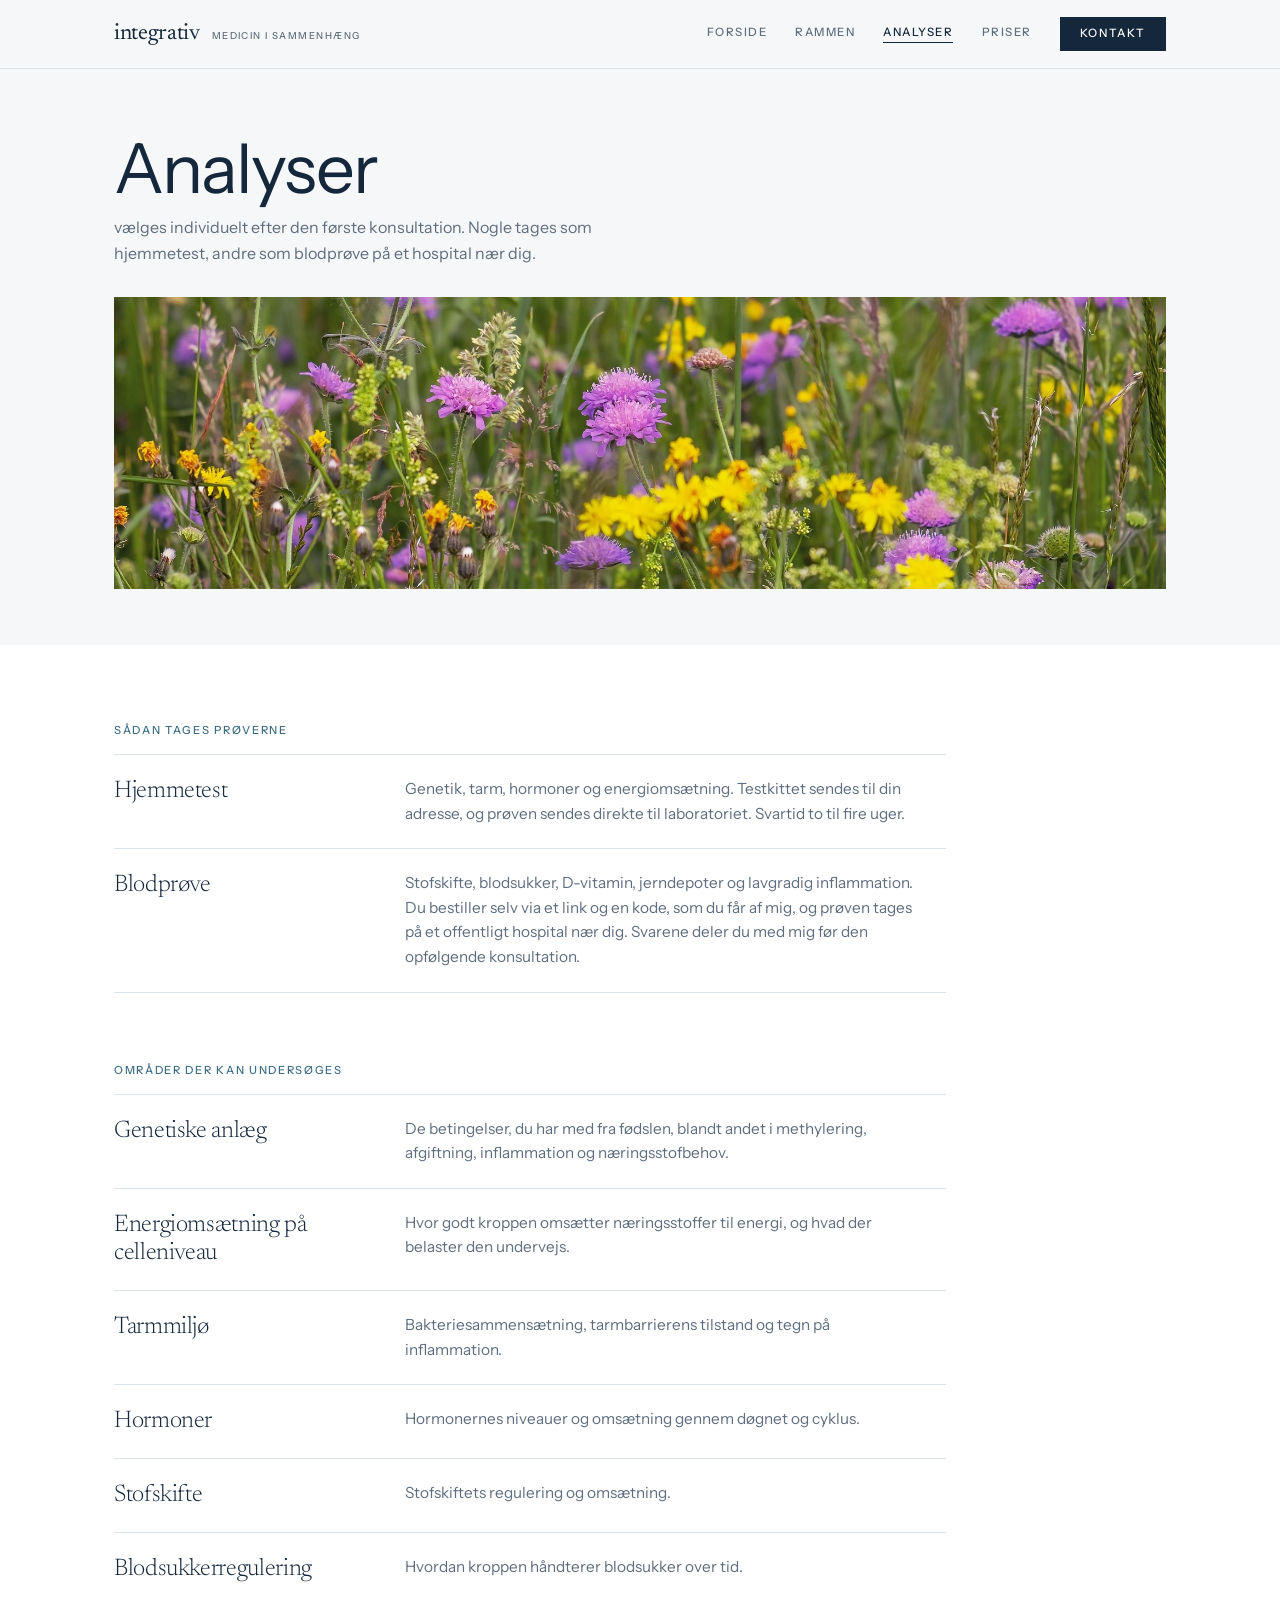
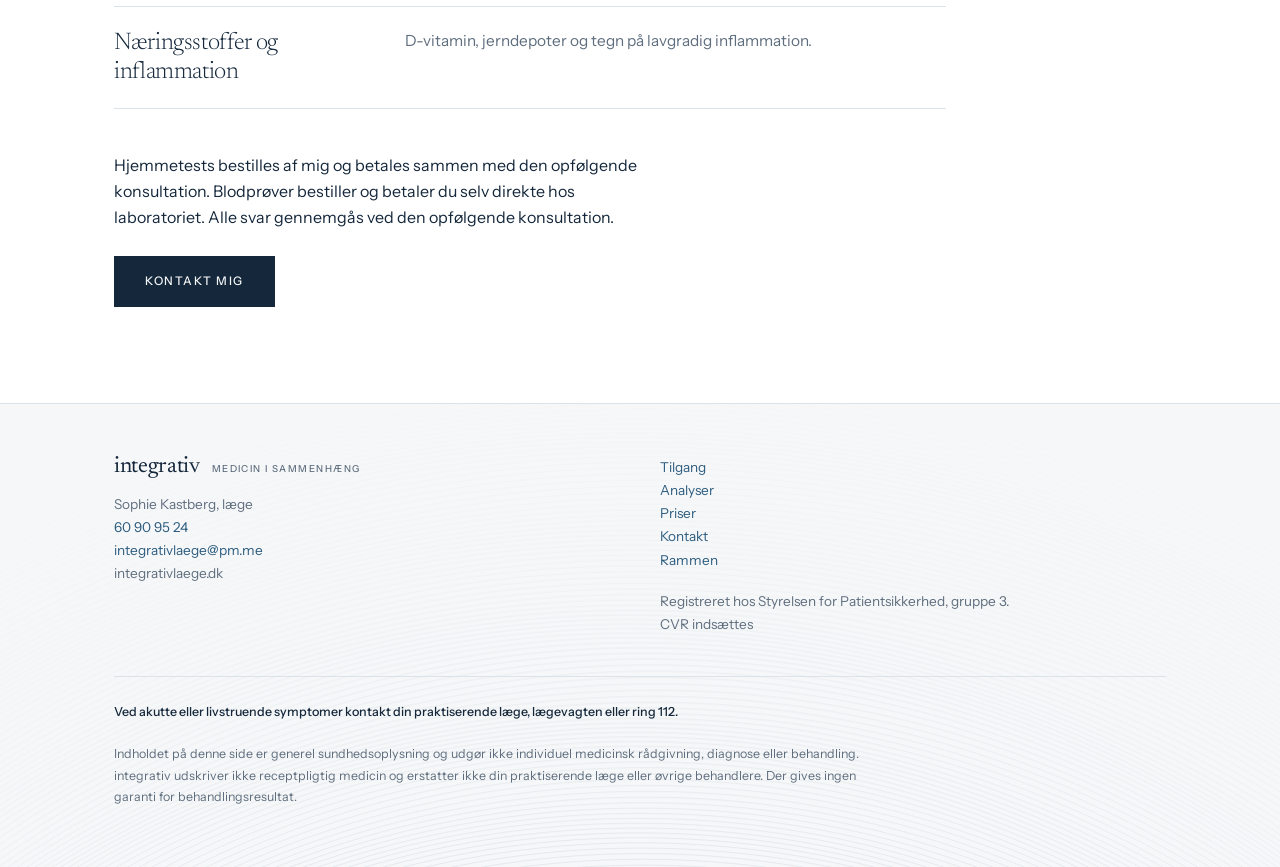
==== analyser.html @ 2950a9c1 "Add files via upload" ====
<!DOCTYPE html>
<html lang="da">
<head>
<meta charset="utf-8">
<meta name="viewport" content="width=device-width, initial-scale=1">
<title>Analyser · integrativ</title>
<meta name="description" content="Analyser hos integrativ: hjemmetests og blodprøver, der vælges ud fra din situation.">
<meta property="og:title" content="Analyser · integrativ">
<meta property="og:description" content="Analyser hos integrativ: hjemmetests og blodprøver, der vælges ud fra din situation.">
<meta property="og:type" content="website">

<link rel="preconnect" href="https://fonts.googleapis.com">
<link rel="preconnect" href="https://fonts.gstatic.com" crossorigin>
<link href="https://fonts.googleapis.com/css2?family=Newsreader:opsz,wght@6..72,200;6..72,300;6..72,400&amp;family=Instrument+Sans:wght@400;500&amp;display=swap" rel="stylesheet">
<link rel="stylesheet" href="assets/style.css">
</head>
<body>
<header class="site-head">
  <div class="wrap bar">
    <a class="brand" href="index.html"><b>integrativ</b><span>Medicin i sammenhæng</span></a>
    <button class="burger" type="button" aria-expanded="false"><span></span>Menu</button>
    <nav class="nav" aria-label="Hovedmenu">
        <a href="index.html">Forside</a>
        <a href="rammen.html">Rammen</a>
        <a href="analyser.html" aria-current="page">Analyser</a>
        <a href="priser.html">Priser</a>

        <a class="btn-book" href="kontakt.html">Kontakt</a>
    </nav>
  </div>
  <div class="mnav">
      <a href="index.html">Forside</a>
      <a href="rammen.html">Rammen</a>
      <a href="analyser.html" aria-current="page">Analyser</a>
      <a href="priser.html">Priser</a>

      <a class="btn-book" href="kontakt.html">Kontakt</a>
  </div>
</header>
<main id="top">
<section class="phead">
  <div class="wrap">
    <h1 class="h1--page">Analyser</h1>
    <p class="lead">vælges individuelt efter den første konsultation. Nogle tages som hjemmetest, andre som blodprøve på et hospital nær dig.</p>
  </div>
</section>
<div class="wrap band"><div class="img"><img src="images/analyser-eng.jpg" alt="Blomstereng med mange arter"></div></div>

<section class="bg-white" style="padding-top:clamp(46px,6vw,84px);padding-bottom:clamp(56px,7.5vw,104px)">
  <div class="wrap">
    <h2 class="label">Sådan tages prøverne</h2>
    <ul class="rows rows--wide" style="margin:14px 0 clamp(44px,5.4vw,72px)">
      <li><span class="k">Hjemmetest</span><p class="v">Genetik, tarm, hormoner og energiomsætning. Testkittet sendes til din adresse, og prøven sendes direkte til laboratoriet. Svartid to til fire uger.</p></li>
      <li><span class="k">Blodprøve</span><p class="v">Stofskifte, blodsukker, D-vitamin, jerndepoter og lavgradig inflammation. Du bestiller selv via et link og en kode, som du får af mig, og prøven tages på et offentligt hospital nær dig. Svarene deler du med mig før den opfølgende konsultation.</p></li>
    </ul>
    <h2 class="label">Områder der kan undersøges</h2>
    <ul class="rows rows--wide" style="margin-top:14px">
      <li><span class="k">Genetiske anlæg</span><p class="v">De betingelser, du har med fra fødslen, blandt andet i methylering, afgiftning, inflammation og næringsstofbehov.</p></li>
      <li><span class="k">Energiomsætning på celleniveau</span><p class="v">Hvor godt kroppen omsætter næringsstoffer til energi, og hvad der belaster den undervejs.</p></li>
      <li><span class="k">Tarmmiljø</span><p class="v">Bakteriesammensætning, tarmbarrierens tilstand og tegn på inflammation.</p></li>
      <li><span class="k">Hormoner</span><p class="v">Hormonernes niveauer og omsætning gennem døgnet og cyklus.</p></li>
      <li><span class="k">Stofskifte</span><p class="v">Stofskiftets regulering og omsætning.</p></li>
      <li><span class="k">Blodsukkerregulering</span><p class="v">Hvordan kroppen håndterer blodsukker over tid.</p></li>
      <li><span class="k">Næringsstoffer og inflammation</span><p class="v">D-vitamin, jerndepoter og tegn på lavgradig inflammation.</p></li>
    </ul>
    <p class="txt" style="color:var(--ink);max-width:34em;margin-top:clamp(30px,3.6vw,44px)">Hjemmetests bestilles af mig og betales sammen med den opfølgende konsultation. Blodprøver bestiller og betaler du selv direkte hos laboratoriet. Alle svar gennemgås ved den opfølgende konsultation.</p>
    <div class="btns"><a class="btn" href="kontakt.html">Kontakt mig</a></div>
  </div>
</section>

</main>
<footer class="site-foot">
  <canvas id="relief" aria-hidden="true"></canvas>
  <div class="wrap">
    <div class="cols2">
      <div>
        <span class="brand"><b>integrativ</b><span>Medicin i sammenhæng</span></span>
        <p style="margin-top:14px">Sophie Kastberg, læge<br><a href="tel:+4560909524">60 90 95 24</a><br><a href="mailto:integrativlaege@pm.me">integrativlaege@pm.me</a><br>integrativlaege.dk</p>
      </div>
      <div>
        <ul>
          <li><a href="index.html#tilgang">Tilgang</a></li>
          <li><a href="analyser.html">Analyser</a></li>
          <li><a href="priser.html">Priser</a></li>
          <li><a href="kontakt.html">Kontakt</a></li>
          <li><a href="rammen.html">Rammen</a></li>
        </ul>
        <p style="margin-top:18px">Registreret hos Styrelsen for Patientsikkerhed, gruppe 3.<br>CVR indsættes</p>
      </div>
    </div>
    <div class="legal">
      <p><b>Ved akutte eller livstruende symptomer kontakt din praktiserende læge, lægevagten eller ring 112.</b><br><br>Indholdet på denne side er generel sundhedsoplysning og udgør ikke individuel medicinsk rådgivning, diagnose eller behandling. integrativ udskriver ikke receptpligtig medicin og erstatter ikke din praktiserende læge eller øvrige behandlere. Der gives ingen garanti for behandlingsresultat.</p>
    </div>
  </div>
</footer>
<script src="assets/site.js"></script>
</body>
</html>
---- assets/style.css ----
/* integrativ · fælles stylesheet */
:root{
  --ink:#14273B; --soft:#5F6E7E; --accent:#2C5C7F; --warm:#3E6E86; --deep:#12304A;
  --paper:#F6F7F8; --white:#FFFFFF; --tint:#E9EEF2; --line:#DBE2E8;
  --serif:'Newsreader',Georgia,serif;
  --sans:"Instrument Sans",-apple-system,BlinkMacSystemFont,sans-serif;
  --gut:clamp(20px,5vw,72px);
}
*{box-sizing:border-box}
html{scroll-behavior:smooth}
@media(prefers-reduced-motion:reduce){html{scroll-behavior:auto}}
body{margin:0;background:var(--paper);color:var(--ink);font-family:var(--sans);font-size:16px;line-height:1.6;-webkit-font-smoothing:antialiased}
a{color:var(--accent);text-decoration:none}
a:focus-visible,button:focus-visible,summary:focus-visible{outline:2px solid var(--accent);outline-offset:3px}
img{max-width:100%}
summary::-webkit-details-marker{display:none}
summary::marker{content:""}
p{margin:0}

.wrap{max-width:1180px;margin:0 auto;padding-left:var(--gut);padding-right:var(--gut)}
.sec{padding-top:clamp(64px,8vw,112px);padding-bottom:clamp(64px,8vw,112px)}
.sec--sm{padding-top:clamp(46px,6vw,84px);padding-bottom:clamp(52px,7vw,100px)}
.bg-paper{background:var(--paper)} .bg-white{background:var(--white)} .bg-tint{background:var(--tint)}
.bg-deep{background:var(--deep);color:#fff}

/* typografi */
.eyebrow{display:block;margin-bottom:15px;font-size:.66rem;font-weight:500;text-transform:uppercase;letter-spacing:.17em;color:var(--accent)}
.bg-deep .eyebrow{color:rgba(255,255,255,.62)}
.h1{font-family:var(--serif);font-weight:200;font-size:clamp(2.9rem,9vw,6.6rem);line-height:.94;letter-spacing:-.035em;max-width:11ch;margin:26px 0 0}
.h1--page{font-weight:200;letter-spacing:-.03em;line-height:1.02;font-size:clamp(2.3rem,6vw,4.3rem);max-width:18ch;margin:0}
.h2{font-family:var(--serif);font-weight:300;letter-spacing:-.018em;line-height:1.08;font-size:clamp(1.7rem,3.2vw,2.7rem);max-width:24ch;margin:0}
.h3{font-family:var(--serif);font-weight:300;letter-spacing:-.015em;line-height:1.15;font-size:clamp(1.35rem,2.4vw,1.8rem);margin:0}
.label{font-size:.7rem;font-weight:500;text-transform:uppercase;letter-spacing:.15em;color:var(--warm);margin:0;font-family:var(--sans)}
.txt{color:var(--soft);max-width:36em;text-wrap:pretty}
.txt + .txt{margin-top:14px}
.lead{color:var(--soft);max-width:34em;margin-top:clamp(8px,1vw,12px)}
.bg-deep .txt,.bg-deep .lead{color:rgba(255,255,255,.74)}
.quote{font-family:var(--serif);font-weight:300;font-size:clamp(1.25rem,2.2vw,1.6rem);line-height:1.3;letter-spacing:-.012em;color:var(--ink);max-width:28em;margin:clamp(30px,3.6vw,44px) 0 0;text-wrap:pretty}
.small{font-size:.87rem;line-height:1.7;color:var(--soft);max-width:44em}
.mt-s{margin-top:16px}.mt-m{margin-top:24px}.mt-l{margin-top:clamp(40px,5vw,64px)}
.head{margin-bottom:clamp(30px,4vw,54px)}
.head .txt{margin-top:16px}

/* header */
.site-head{position:sticky;top:0;z-index:50;background:rgba(246,247,248,.9);backdrop-filter:saturate(180%) blur(12px);-webkit-backdrop-filter:saturate(180%) blur(12px);border-bottom:1px solid var(--line)}
.site-head .bar{display:flex;flex-wrap:wrap;align-items:center;justify-content:space-between;gap:10px 24px;padding-top:17px;padding-bottom:17px}
.brand{display:flex;flex-wrap:wrap;align-items:baseline;gap:4px 12px;color:var(--ink)}
.brand b{font-family:var(--serif);font-weight:400;font-size:1.4rem;letter-spacing:-.015em;line-height:1}
.brand span{font-size:.6rem;font-weight:500;text-transform:uppercase;letter-spacing:.15em;line-height:1.3;white-space:nowrap;color:var(--soft)}
.nav{display:flex;flex-wrap:wrap;align-items:center;justify-content:flex-end;gap:10px clamp(14px,2.2vw,30px);white-space:nowrap}
.nav a,.lang{display:inline-block;line-height:1.4;font-size:.72rem;font-weight:500;text-transform:uppercase;letter-spacing:.13em;padding-bottom:2px;color:var(--soft);border-bottom:1px solid transparent;transition:color .2s,border-color .2s}
.nav a:hover,.nav a[aria-current="page"]{color:var(--ink);border-bottom-color:var(--ink)}
.lang{display:flex;align-items:center;gap:7px;padding:0;border:0}
.lang i{color:var(--line);font-style:normal}
.lang .on{color:var(--ink);border-bottom:1px solid var(--ink)}
.nav a.btn-book{color:var(--paper);background:var(--ink);padding:9px 18px;border:0;transition:opacity .2s}
.nav a.btn-book:hover{opacity:.82;color:var(--paper)}
.burger{display:none;align-items:center;gap:9px;background:none;border:0;padding:8px 0;margin:0;cursor:pointer;font-family:inherit;font-size:.72rem;font-weight:500;text-transform:uppercase;letter-spacing:.13em;color:var(--ink)}
.burger span{display:block;width:20px;height:9px;border-top:1px solid var(--ink);border-bottom:1px solid var(--ink)}
.mnav{display:none;border-top:1px solid var(--line);background:var(--paper);padding:8px var(--gut) 20px}
.mnav a{display:block;padding:12px 0;border-bottom:1px solid var(--line);font-size:.78rem;font-weight:500;text-transform:uppercase;letter-spacing:.13em;color:var(--ink)}
.mnav .lang{padding:14px 0;font-size:.78rem}
.mnav a.btn-book{margin-top:16px;text-align:center;padding:14px 0;background:var(--ink);color:var(--paper);border:0}
.mnav .lang a{border:0;padding:0;color:var(--soft)}
@media(max-width:819px){
  .nav{display:none}
  .burger{display:inline-flex}
  .site-head.open .mnav{display:block}
}

/* hero */
.hero{position:relative;overflow:hidden;min-height:86vh;display:flex;align-items:flex-end;padding-top:clamp(44px,5vw,72px);padding-bottom:clamp(36px,4.6vw,64px)}
.hero .bgfield{position:absolute;inset:0;z-index:0;pointer-events:none;overflow:hidden}
.hero .bgfield .wrap{position:relative;height:100%}
#field{position:absolute;top:50%;right:-150px;transform:translateY(-50%);-webkit-mask-image:radial-gradient(closest-side,#000 52%,transparent 100%);mask-image:radial-gradient(closest-side,#000 52%,transparent 100%)}
.hero .inner{position:relative;z-index:1;width:100%}
.hero .eyebrow{margin:0}
.hero .intro{margin:clamp(26px,3.4vw,40px) 0 0;font-size:.98rem;color:var(--soft);max-width:27em;line-height:1.55}
.arrow{display:inline-flex;align-items:center;gap:10px;margin-top:clamp(24px,3vw,34px);font-size:.72rem;font-weight:500;text-transform:uppercase;letter-spacing:.14em;color:var(--ink)}
.arrow i{display:block;width:26px;height:1px;background:var(--warm);transition:width .3s ease}
.arrow:hover i{width:44px}
.arrow--hero{margin-top:clamp(30px,3.6vw,46px);letter-spacing:.15em}
.arrow--hero i{width:38px}.arrow--hero:hover i{width:58px}
.bg-deep .arrow{color:#fff}.bg-deep .arrow i{background:rgba(255,255,255,.6)}
.phead{position:relative;padding-top:clamp(44px,5vw,72px);padding-bottom:clamp(20px,2.4vw,34px)}
.phead .eyebrow{margin-bottom:18px}
.band{padding-bottom:clamp(34px,4.4vw,60px)}
.band .img{position:relative;width:100%;aspect-ratio:3.6/1;min-height:150px;max-height:330px;overflow:hidden}
.band img{position:absolute;inset:0;width:100%;height:100%;object-fit:cover;display:block}

/* om */
.about{display:flex;flex-wrap:wrap;gap:clamp(32px,5vw,72px);align-items:flex-start}
.about .pic{flex:0 1 220px;min-width:0;max-width:240px;width:100%}
.about .frame{width:100%;aspect-ratio:4/5;background:var(--white);border:1px solid var(--line);overflow:hidden}
.about .frame img{display:block;width:100%;height:100%;object-fit:cover;object-position:50% 22%}
.about .cred{margin-top:16px;display:flex;flex-direction:column;gap:3px;font-size:.8rem;line-height:1.45;color:var(--soft)}
.about .body{flex:1 1 340px;min-width:0;max-width:36em}
.about .body .txt:first-of-type{margin-top:24px}

/* rækker: label + tekst */
.rows{list-style:none;margin:24px 0 0;padding:0;border-top:1px solid var(--line);max-width:52em}
.rows li{display:flex;flex-wrap:wrap;gap:6px clamp(24px,4vw,56px);padding:clamp(17px,2.2vw,22px) 0;border-bottom:1px solid var(--line)}
.rows .k{flex:0 1 220px;font-family:var(--serif);font-weight:300;font-size:clamp(1.2rem,2.2vw,1.5rem);letter-spacing:-.015em;line-height:1.2;color:var(--ink)}
.rows .v{flex:1 1 300px;min-width:0;color:var(--soft);font-size:.96rem;margin:0;max-width:34em}
.rows--wide .k{flex-basis:240px}

/* simple lister */
.plain{list-style:none;margin:0;padding:0;border-top:1px solid var(--line);max-width:52em}
.plain li{font-size:1rem;line-height:1.62;color:var(--ink);padding:19px 0;border-bottom:1px solid var(--line)}
.plain--s li{font-size:.95rem;line-height:1.55;padding:11px 0}
.grid-list{list-style:none;margin:12px 0 0;padding:0;border-top:1px solid var(--line);max-width:52em;display:grid;grid-template-columns:repeat(auto-fit,minmax(220px,1fr));gap:0 clamp(24px,4vw,56px)}
.grid-list li{color:var(--ink);font-size:.97rem;padding:13px 0;border-bottom:1px solid var(--line)}

/* trin (accordion) */
.steps{border-top:1px solid var(--line)}
.steps details{display:block;border-bottom:1px solid var(--line)}
.steps summary{display:flex;gap:clamp(16px,3vw,36px);padding:clamp(20px,2.6vw,28px) 0;align-items:baseline;cursor:pointer;list-style:none;-webkit-appearance:none}
.steps .n{flex:0 0 22px;font-family:var(--serif);font-weight:200;font-size:1.4rem;color:var(--warm);line-height:1}
.steps .t{flex:1 1 auto;min-width:0;display:block}
.steps .t b{display:block;font-family:var(--serif);font-weight:300;font-size:clamp(1.25rem,2.2vw,1.6rem);letter-spacing:-.015em;line-height:1.15;color:var(--ink)}
.steps .t em{display:block;font-style:normal;color:var(--soft);max-width:44em;font-size:.97rem;margin-top:8px}
.steps .tag{flex:0 0 auto;font-size:.64rem;font-weight:500;text-transform:uppercase;letter-spacing:.14em;color:var(--accent);white-space:nowrap;padding-top:6px}
.steps details[open] .tag{color:var(--soft)}
.steps .body{padding:0 0 clamp(22px,2.6vw,30px);margin-left:calc(22px + clamp(16px,3vw,36px))}
.steps .body .plain{max-width:46em}
.steps .body .small{margin-top:16px;font-size:.89rem}
.steps .when{display:block;font-size:.64rem;font-weight:500;text-transform:uppercase;letter-spacing:.14em;color:var(--warm);margin-bottom:6px}

/* prisrækker */
.ptable{margin-top:12px;max-width:52em}
.prow{display:grid;grid-template-columns:minmax(0,1fr) minmax(4.2em,7.5em) minmax(4.2em,7.5em);gap:4px 18px;padding:15px 0;border-bottom:1px solid var(--line);align-items:baseline}
.prow--head{padding:0 0 9px}
.prow.prow--head span{font-size:.64rem;font-weight:500;text-transform:uppercase;letter-spacing:.14em;color:var(--soft);text-align:right}
.prow span{color:var(--ink);font-size:.97rem}
.prow .num{white-space:nowrap;font-variant-numeric:tabular-nums;text-align:right}
.prow .num.soft{color:var(--soft)}
.kv{margin-top:12px;border-top:1px solid var(--line);max-width:52em}
.kv > div{display:flex;flex-wrap:wrap;justify-content:space-between;align-items:baseline;gap:4px 24px;padding:15px 0;border-bottom:1px solid var(--line)}
.kv span{color:var(--ink);font-size:.97rem}
.kv span + span{color:var(--soft);white-space:nowrap}
.kv a{border-bottom:1px solid var(--line)}
.block{margin-bottom:clamp(38px,4.6vw,62px)}

/* knapper */
.btn{display:inline-block;font-size:.74rem;font-weight:500;text-transform:uppercase;letter-spacing:.13em;padding:15px 30px;border:1px solid var(--ink);background:var(--ink);color:var(--paper);transition:opacity .2s}
.btn:hover{opacity:.82}
.btn--ghost{background:transparent;color:var(--ink)}
.bg-deep .btn{background:#fff;color:var(--deep);border-color:#fff}
.btns{display:flex;flex-wrap:wrap;gap:13px;margin-top:26px}
.inline-link{color:var(--accent);border-bottom:1px solid var(--line)}

/* søjler */
.pillars{display:grid;grid-template-columns:repeat(auto-fit,minmax(220px,1fr));gap:0;border-top:1px solid var(--line);margin-top:8px}
.pillar{padding:clamp(22px,2.6vw,30px) clamp(0px,2vw,28px) clamp(22px,2.6vw,30px) 0;border-bottom:1px solid var(--line)}
@media(min-width:960px){.pillar + .pillar{padding-left:clamp(16px,2vw,28px);border-left:1px solid var(--line)}}
.pillar .n{font-family:var(--serif);font-weight:200;font-size:1.4rem;color:var(--warm);line-height:1}
.pillar h3{font-family:var(--serif);font-weight:300;font-size:clamp(1.3rem,2.2vw,1.6rem);letter-spacing:-.015em;line-height:1.15;margin:14px 0 0}
.pillar p{color:var(--soft);font-size:.95rem;margin-top:10px}

/* niveauer */
.levels{display:grid;grid-template-columns:repeat(auto-fit,minmax(260px,1fr));gap:clamp(16px,2vw,24px);margin-top:8px}
.level{background:var(--white);border:1px solid var(--line);padding:clamp(24px,2.8vw,34px);display:flex;flex-direction:column}
.level.feat{border-color:var(--ink)}
.level .meta{font-size:.64rem;font-weight:500;text-transform:uppercase;letter-spacing:.14em;color:var(--warm)}
.level h3{font-family:var(--serif);font-weight:300;font-size:clamp(1.5rem,2.4vw,1.9rem);letter-spacing:-.015em;line-height:1.1;margin:10px 0 0}
.level > p{color:var(--soft);font-size:.95rem;margin-top:12px}
.level ul{list-style:none;margin:18px 0 0;padding:0;border-top:1px solid var(--line)}
.level li{font-size:.92rem;line-height:1.5;padding:9px 0;border-bottom:1px solid var(--line);color:var(--ink)}
.level .foot{margin-top:auto;padding-top:18px;font-size:.82rem;color:var(--soft)}

/* stofgrupper */
.chips{display:flex;flex-wrap:wrap;gap:8px;margin-top:22px;max-width:52em;list-style:none;padding:0}
.chips li{font-size:.85rem;padding:7px 14px;border:1px solid var(--line);background:var(--white);color:var(--ink)}

/* to kolonner */
.cols{display:grid;grid-template-columns:repeat(auto-fit,minmax(280px,1fr));gap:clamp(28px,4vw,56px);max-width:62em}
.cols h3{margin-bottom:14px}

/* teaser (forside) */
.teaser{display:flex;flex-wrap:wrap;gap:clamp(28px,5vw,72px);align-items:flex-end;justify-content:space-between}
.teaser .l{flex:1 1 420px;min-width:0;max-width:40em}
.teaser .r{flex:0 1 320px;min-width:0}
.teaser .h2{color:#fff}
.facts{list-style:none;margin:0;padding:0;border-top:1px solid rgba(255,255,255,.18)}
.facts li{display:flex;justify-content:space-between;gap:16px;padding:12px 0;border-bottom:1px solid rgba(255,255,255,.18);font-size:.92rem;color:rgba(255,255,255,.74)}
.facts li b{font-weight:500;color:#fff}

/* footer */
.site-foot{position:relative;overflow:hidden;border-top:1px solid var(--line);padding:52px 0 60px}
#relief{position:absolute;inset:0;width:100%;height:100%;z-index:0;pointer-events:none;-webkit-mask-image:radial-gradient(105% 150% at 50% 108%,#000 34%,transparent 82%);mask-image:radial-gradient(105% 150% at 50% 108%,#000 34%,transparent 82%)}
.site-foot .wrap{position:relative;z-index:1}
.site-foot .cols2{display:flex;flex-wrap:wrap;gap:28px 40px}
.site-foot .cols2 > div{flex:1 1 240px;min-width:0}
.site-foot p,.site-foot li{font-size:.85rem;line-height:1.7;color:var(--soft)}
.site-foot ul{list-style:none;margin:0;padding:0}
.site-foot .legal{margin-top:40px;padding-top:24px;border-top:1px solid var(--line)}
.site-foot .legal p{font-size:.78rem;max-width:62em}
.site-foot .legal b{color:var(--ink);font-weight:500}

/* nøgletal (graviditet, miljø) */
.stat{display:flex;flex-wrap:wrap;gap:20px clamp(16px,5vw,64px);margin:clamp(26px,3.4vw,40px) 0 clamp(22px,3vw,34px);padding:clamp(18px,2.4vw,26px) 0;border-top:1px solid var(--line);border-bottom:1px solid var(--line);max-width:52em}
.stat > div{flex:1 1 90px;min-width:0;display:flex;flex-direction:column;gap:6px}
.stat b{font-family:var(--serif);font-weight:200;font-size:clamp(2.6rem,6vw,4rem);line-height:1;letter-spacing:-.03em;color:var(--ink);font-variant-numeric:tabular-nums}
.stat span{font-size:.85rem;line-height:1.45;color:var(--soft);max-width:16em}

/* kontakt */
.contact-grid{display:grid;grid-template-columns:repeat(auto-fit,minmax(300px,1fr));gap:clamp(36px,6vw,88px);align-items:start}
.form{display:flex;flex-direction:column;gap:14px;max-width:34em}
.field{display:flex;flex-direction:column;gap:6px}
.field label{font-size:.66rem;font-weight:500;text-transform:uppercase;letter-spacing:.15em;color:var(--soft)}
.field input,.field textarea{font:inherit;font-size:.97rem;color:var(--ink);background:var(--white);border:1px solid var(--line);border-radius:0;padding:13px 14px;width:100%;transition:border-color .2s}
.field textarea{min-height:150px;resize:vertical}
.field input:focus,.field textarea:focus{outline:none;border-color:var(--accent)}
.form .btn{cursor:pointer;font-family:inherit;align-self:flex-start;margin-top:6px}
.form .note{font-size:.82rem;line-height:1.6;color:var(--soft)}
.hp{position:absolute;left:-9999px;width:1px;height:1px;overflow:hidden}
.msg{padding:18px 20px;border:1px solid var(--line);background:var(--white);max-width:34em}
.msg b{display:block;font-family:var(--serif);font-weight:300;font-size:1.35rem;margin-bottom:6px}
.msg p{color:var(--soft)}
.msg--err{border-color:#B55A4A}
[hidden]{display:none!important}
.direct{display:flex;flex-direction:column;border-top:1px solid var(--line)}
.direct > div{display:flex;flex-wrap:wrap;justify-content:space-between;align-items:baseline;gap:4px 20px;padding:16px 0;border-bottom:1px solid var(--line)}
.direct span{font-size:.66rem;font-weight:500;text-transform:uppercase;letter-spacing:.15em;color:var(--soft)}
.direct a{font-family:var(--serif);font-weight:300;font-size:clamp(1.35rem,2.4vw,1.75rem);letter-spacing:-.01em;color:var(--ink);font-variant-numeric:tabular-nums;overflow-wrap:anywhere}
.direct a:hover{color:var(--accent)}
@media(max-width:719px){.contact-grid > div:last-child{order:-1}}
@media(max-width:819px){.hero{min-height:0;padding-top:56px}}
.nav a.btn-book,.nav a.btn-book[aria-current="page"]{color:#fff;background:var(--ink);border:0;padding:10px 20px;line-height:1.2;letter-spacing:.14em}
.nav a.btn-book:hover{color:#fff;opacity:.85}
.mnav a.btn-book{color:#fff}
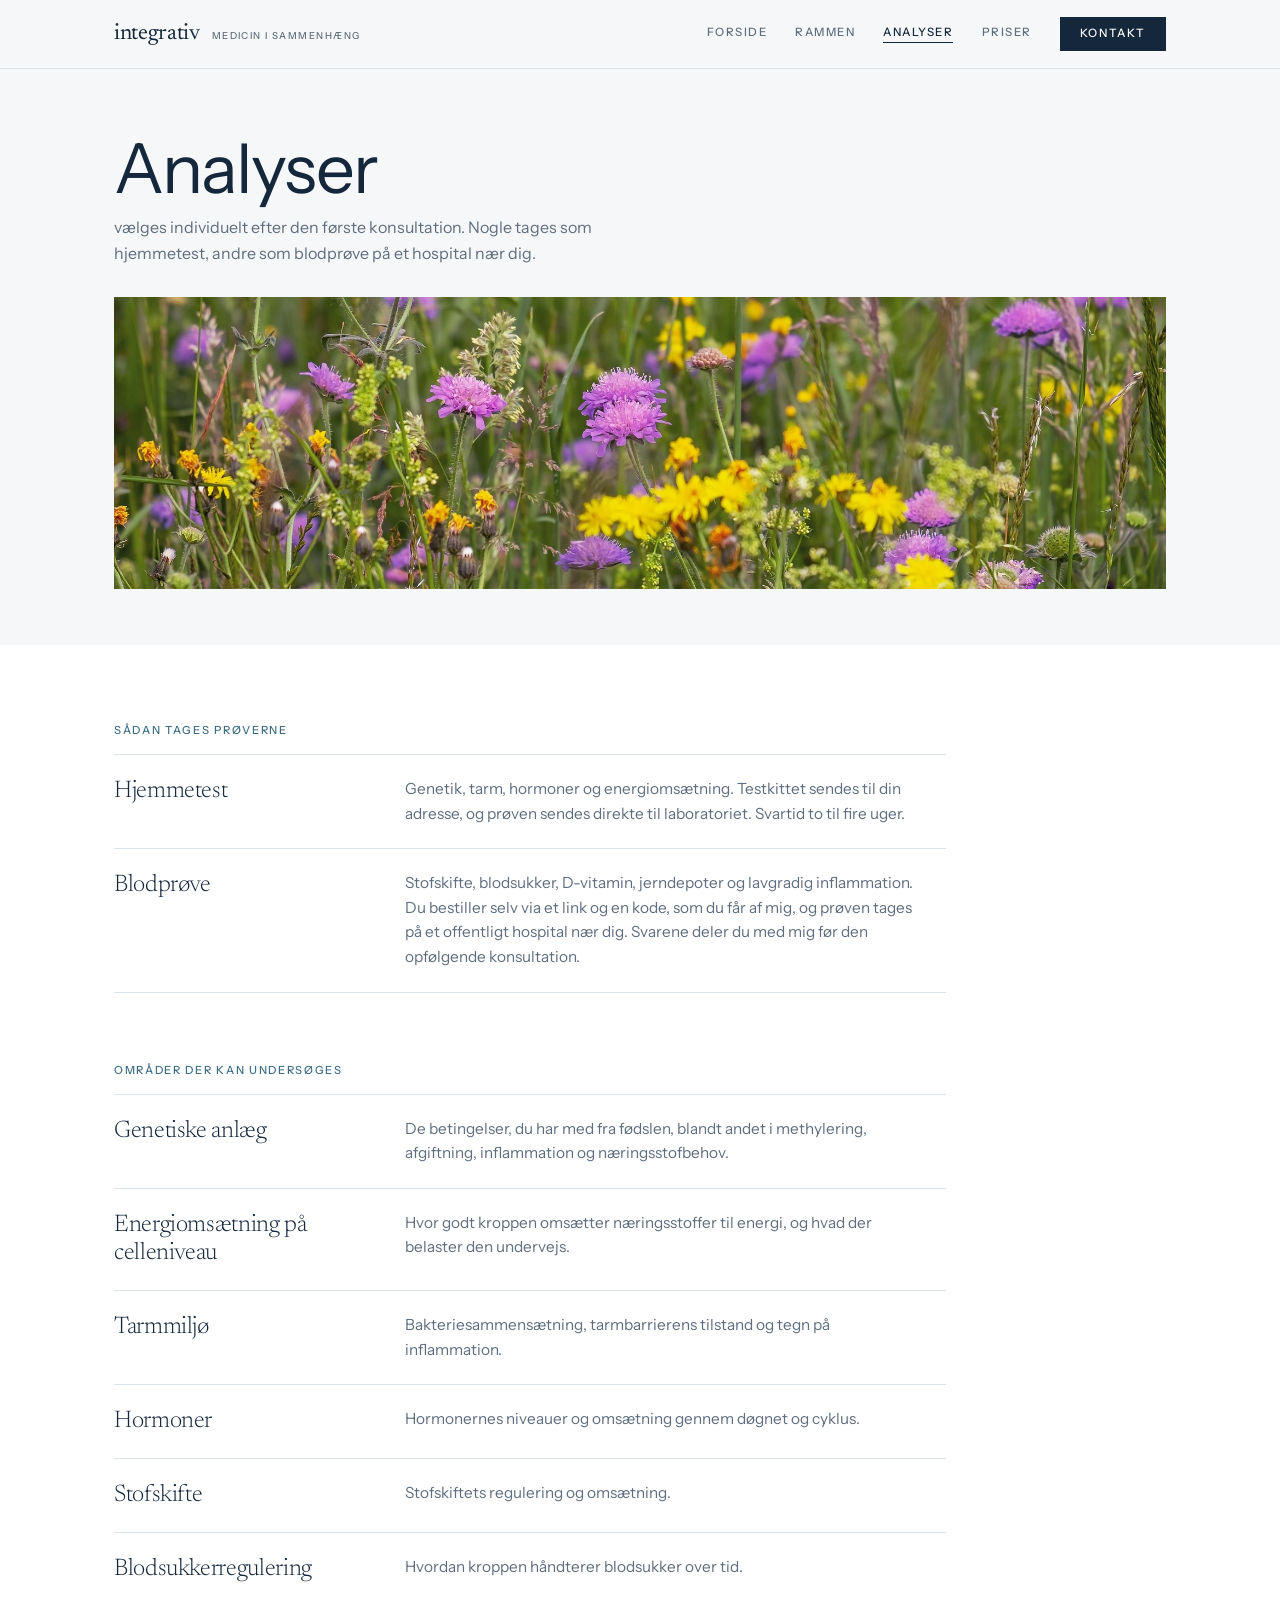
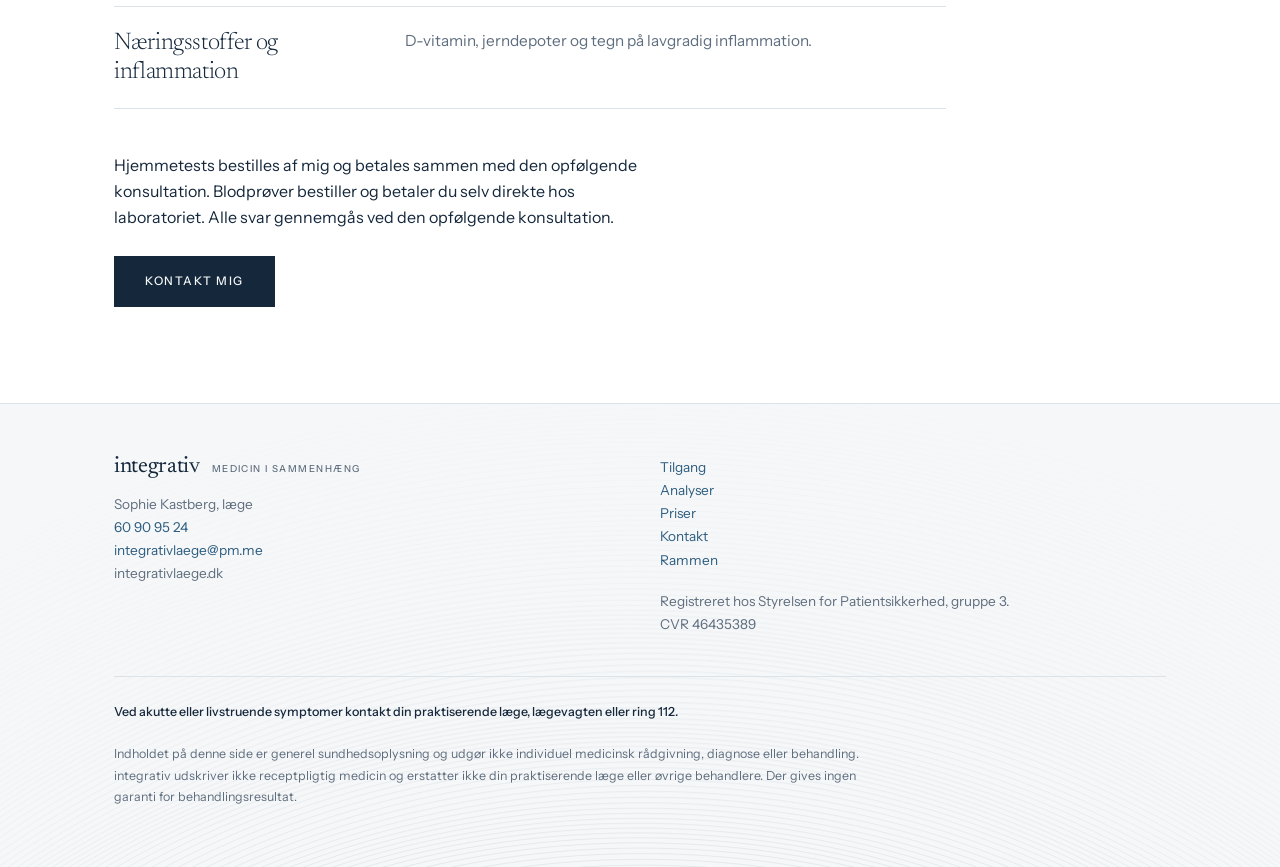
==== commit d88b8385: "Add files via upload" ====
--- a/analyser.html
+++ b/analyser.html
@@ -85,7 +85,7 @@
           <li><a href="kontakt.html">Kontakt</a></li>
           <li><a href="rammen.html">Rammen</a></li>
         </ul>
-        <p style="margin-top:18px">Registreret hos Styrelsen for Patientsikkerhed, gruppe 3.<br>CVR indsættes</p>
+        <p style="margin-top:18px">Registreret hos Styrelsen for Patientsikkerhed, gruppe 3.<br>CVR 46435389</p>
       </div>
     </div>
     <div class="legal">
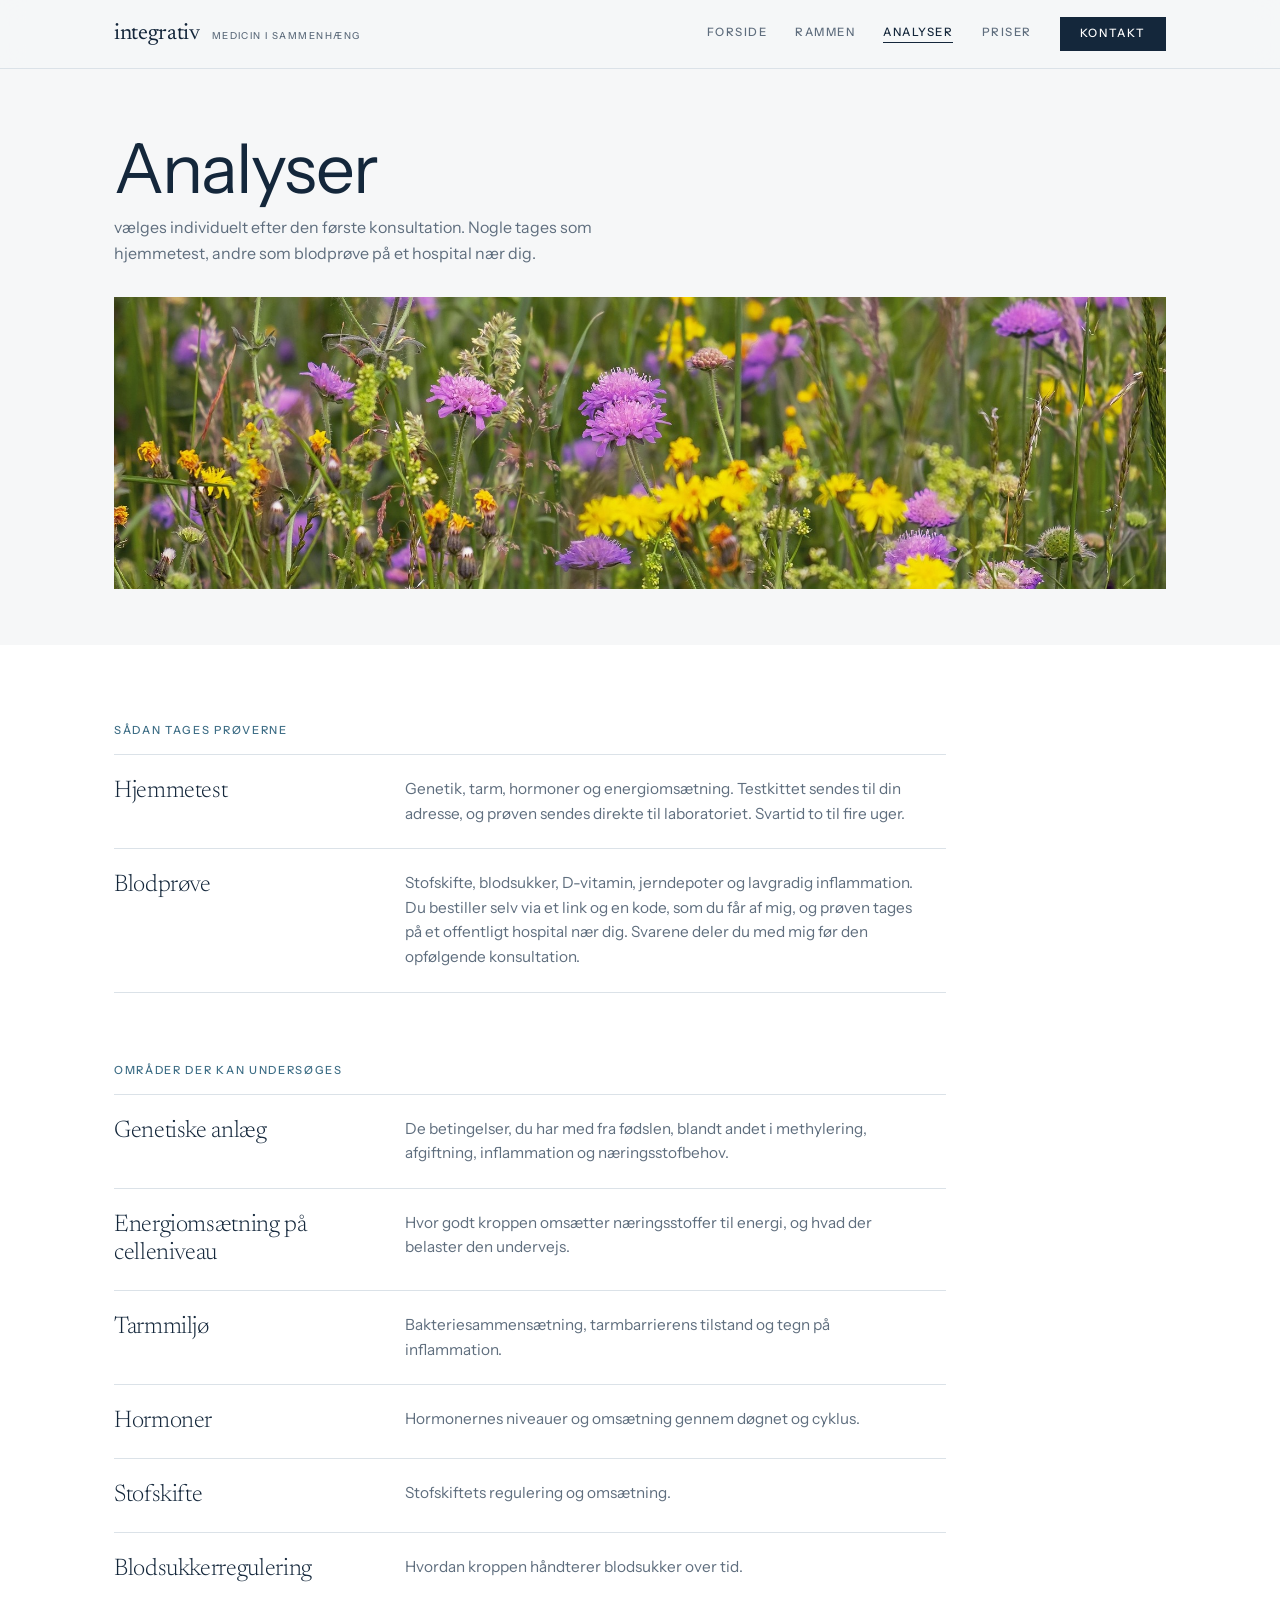
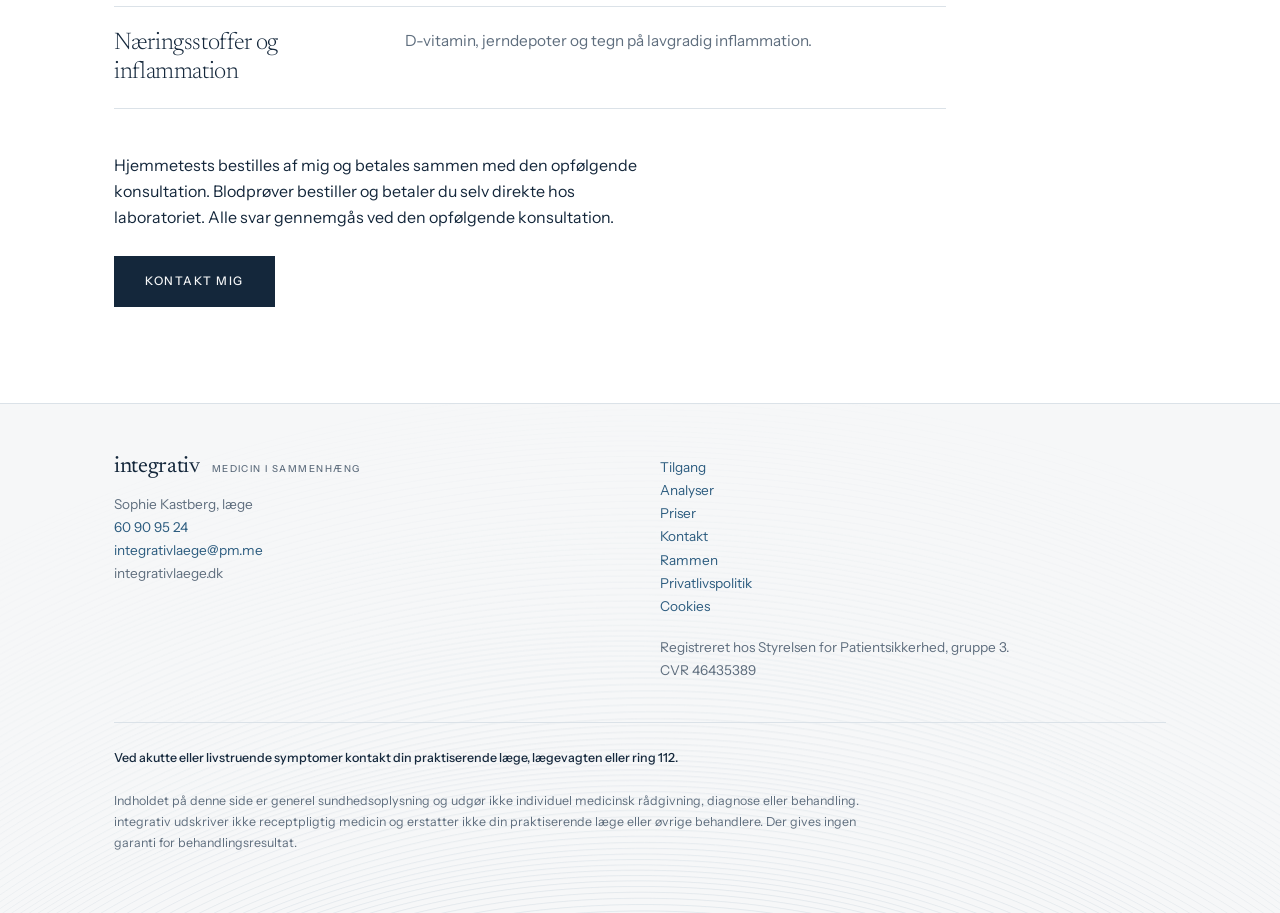
==== commit 9ce4d277: "Add files via upload" ====
--- a/analyser.html
+++ b/analyser.html
@@ -9,9 +9,6 @@
 <meta property="og:description" content="Analyser hos integrativ: hjemmetests og blodprøver, der vælges ud fra din situation.">
 <meta property="og:type" content="website">
 
-<link rel="preconnect" href="https://fonts.googleapis.com">
-<link rel="preconnect" href="https://fonts.gstatic.com" crossorigin>
-<link href="https://fonts.googleapis.com/css2?family=Newsreader:opsz,wght@6..72,200;6..72,300;6..72,400&amp;family=Instrument+Sans:wght@400;500&amp;display=swap" rel="stylesheet">
 <link rel="stylesheet" href="assets/style.css">
 </head>
 <body>
@@ -84,6 +81,8 @@
           <li><a href="priser.html">Priser</a></li>
           <li><a href="kontakt.html">Kontakt</a></li>
           <li><a href="rammen.html">Rammen</a></li>
+          <li><a href="privatliv.html">Privatlivspolitik</a></li>
+          <li><a href="cookies.html">Cookies</a></li>
         </ul>
         <p style="margin-top:18px">Registreret hos Styrelsen for Patientsikkerhed, gruppe 3.<br>CVR 46435389</p>
       </div>
--- a/assets/style.css
+++ b/assets/style.css
@@ -1,3 +1,8 @@
+/* skrifttyper hostes på siden selv (ingen forbindelse til Google) */
+@font-face{font-family:"Newsreader";src:url(fonts/newsreader-latin-opsz-normal.woff2) format("woff2");font-weight:200 800;font-display:swap;unicode-range:U+0000-00FF,U+0131,U+0152-0153,U+02BB-02BC,U+02C6,U+02DA,U+02DC,U+2000-206F,U+2074,U+20AC,U+2122,U+2191,U+2193,U+2212,U+2215,U+FEFF,U+FFFD}
+@font-face{font-family:"Newsreader";src:url(fonts/newsreader-latin-ext-opsz-normal.woff2) format("woff2");font-weight:200 800;font-display:swap;unicode-range:U+0100-02AF,U+1E00-1EFF,U+2020,U+20A0-20AB,U+20AD-20CF,U+2113,U+2C60-2C7F,U+A720-A7FF}
+@font-face{font-family:"Instrument Sans";src:url(fonts/instrument-sans-latin-400-normal.woff2) format("woff2");font-weight:400;font-display:swap}
+@font-face{font-family:"Instrument Sans";src:url(fonts/instrument-sans-latin-500-normal.woff2) format("woff2");font-weight:500;font-display:swap}
 /* integrativ · fælles stylesheet */
 :root{
   --ink:#14273B; --soft:#5F6E7E; --accent:#2C5C7F; --warm:#3E6E86; --deep:#12304A;
@@ -229,3 +234,15 @@
 .nav a.btn-book,.nav a.btn-book[aria-current="page"]{color:#fff;background:var(--ink);border:0;padding:10px 20px;line-height:1.2;letter-spacing:.14em}
 .nav a.btn-book:hover{color:#fff;opacity:.85}
 .mnav a.btn-book{color:#fff}
+
+/* juridiske sider */
+.legal-page > *{max-width:44em}
+.legal-page ul + p{margin-top:12px}
+.legal-page h2{font-family:var(--serif);font-weight:300;font-size:clamp(1.35rem,2.4vw,1.75rem);letter-spacing:-.012em;line-height:1.2;margin:clamp(34px,4vw,48px) 0 10px}
+.legal-page h2:first-child{margin-top:0}
+.legal-page p,.legal-page li{color:var(--soft);font-size:.97rem;line-height:1.7}
+.legal-page p + p{margin-top:12px}
+.legal-page ul{margin:10px 0 0;padding-left:1.2em}
+.legal-page li + li{margin-top:6px}
+.legal-page strong{color:var(--ink);font-weight:500}
+.legal-page .meta{font-size:.82rem;margin-top:clamp(34px,4vw,48px);padding-top:16px;border-top:1px solid var(--line)}
